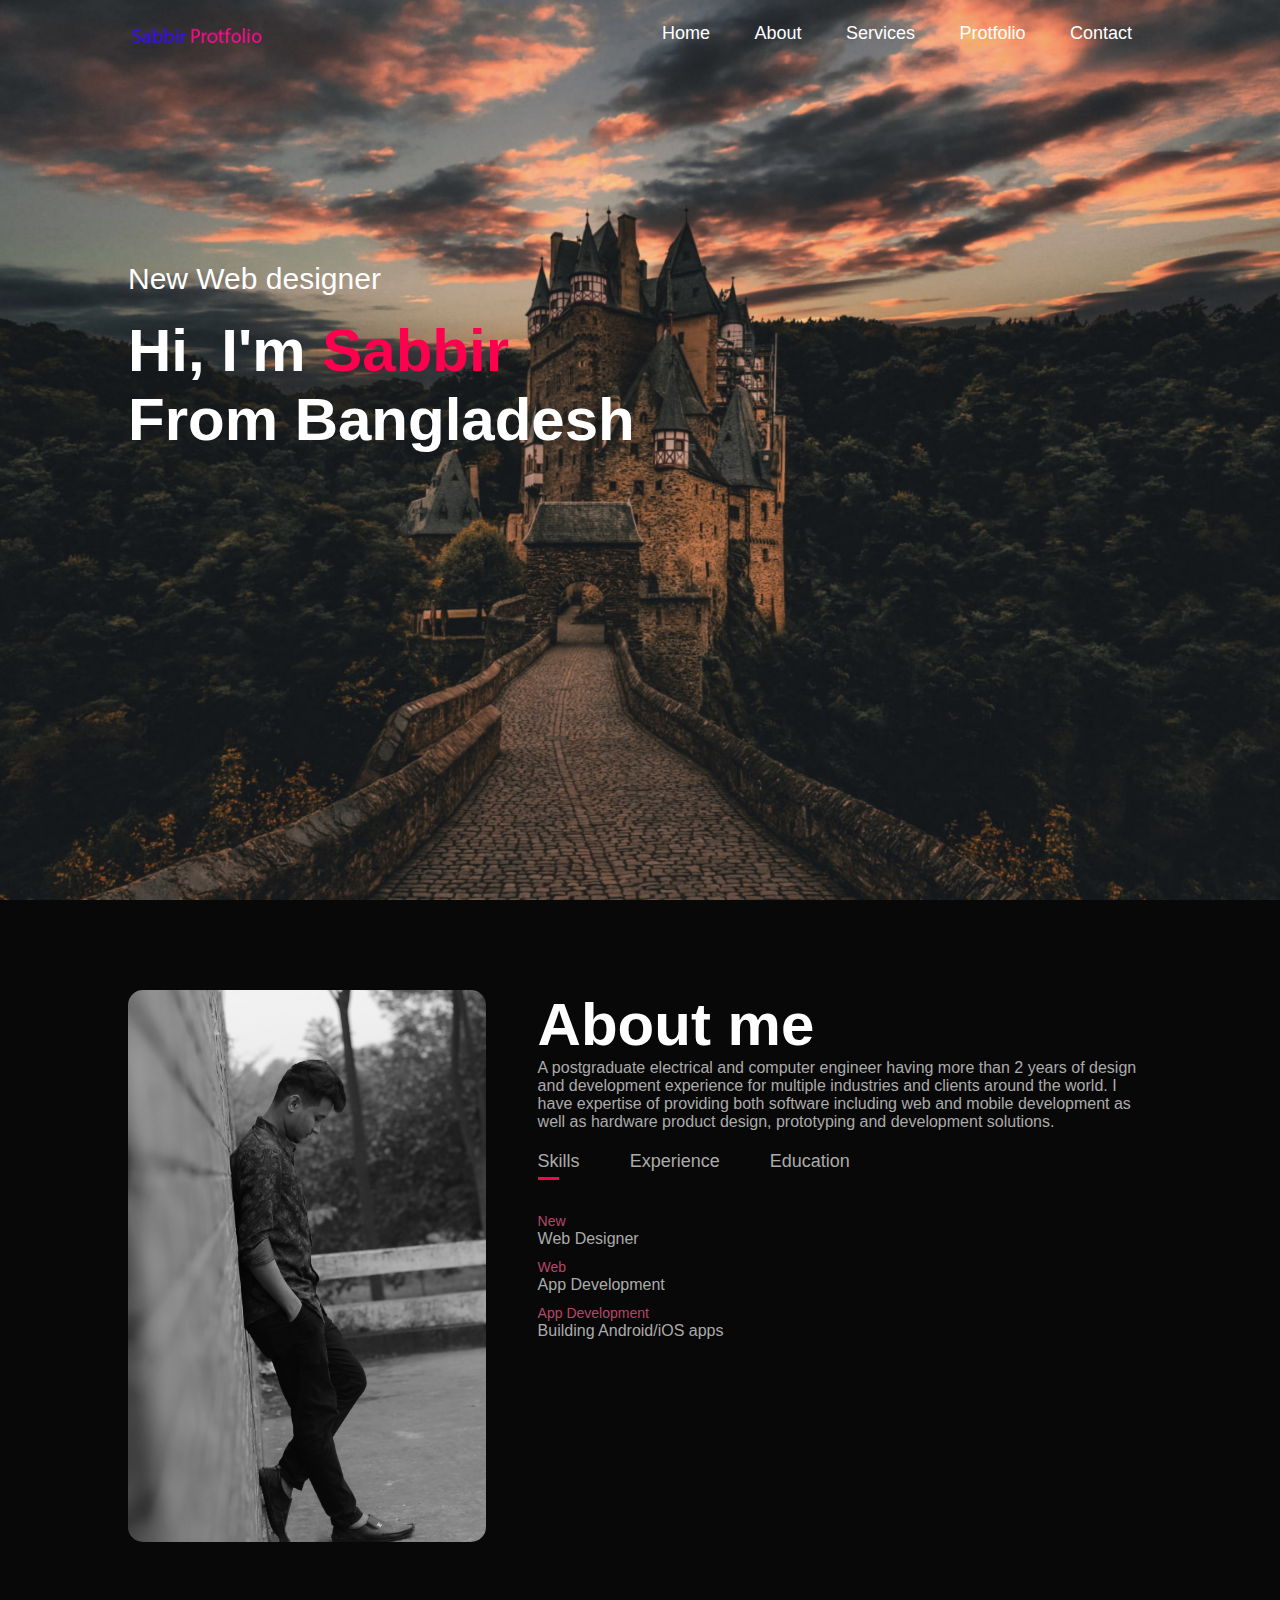
==== index.html @ b5ff6cdb "update" ====
<html lang="en">
<head>
    <meta charset="UTF-8">
    <meta http-equiv="X-UA-Compatible" content="IE=edge">
    <meta name="viewport" content="width=device-width, initial-scale=1.0">
    <link rel="stylesheet" href="style.css">
    <title>Personal Protfolio</title>
</head>

<body>
    
    <div id="header">
        <div class="container">
            <nav>
                <img src="image/logo1.png" class="logo">
                <ul>
                    <li><a href="">Home</a></li>
                    <li><a href="">About</a></li>
                    <li><a href="">Services</a></li>
                    <li><a href="">Protfolio</a></li>
                    <li><a href="">Contact</a></li>
                </ul>
            </nav>
            <div class="header-text">
                <p>New Web designer</p>
                <h1>Hi, I'm <span>Sabbir</span> <br> From Bangladesh</h1>
            </div>
        </div>
    </div>


    <!------------About------------>


    <div id="about">
        <div class="container">
            <div class="row">
                <div class="about-col-1">
                    <img src="image/my.jpg">
                </div>
                <div class="about-col-2">
                    <h1 class="sub-title">About me</h1>
                    <p>A postgraduate electrical and computer engineer having more than 2 years of design and development experience for multiple industries and clients around the world. I have expertise of providing both software including web and mobile development as well as hardware product design, prototyping and development solutions.</p>

                    <div class="tab-titles">
                        <p class="tab-links active-link" onclick="opentab('Skills')">Skills</p>
                        <p class="tab-links" onclick="opentab('experience')">Experience</p>
                        <p class="tab-links" onclick="opentab('education')">Education</p>
                    </div>
                    <div class="tab-contents active-tab" id="skills">
                        <ul>
                            <li><span>New</span><br>Web Designer</li>
                            <li><span>Web</span><br>App Development</li>
                            <li><span>App Development</span><br>Building Android/iOS apps</li>
                        </ul>
                    </div>
                    <div class="tab-contents" id="experience">
                        <ul>
                            <li><span>2023</span><br>Learning Web Design</li>
                            <li><span>2022</span><br>Shop Owner</li>
                            <li><span>2020</span><br>Nothing</li>
                        </ul>
                    </div>
                    <div class="tab-contents" id="education">
                        <ul>
                            <li><span>2023</span><br>Honours 3rd Year</li>
                            <li><span>2018</span><br>HSC- Adamjee Cantonment College</li>
                            <li><span>2016</span><br>SSC- Barmi Union High School</li>
                        </ul>
                    </div>
                </div>
            </div>
        </div>
    </div>

<script>
    var tablinks = document.getElementsByClassName("tab-links");
    var tabcontents = document.getElementsByClassName("tab-contents");

    function opentab(tabname){
        for(tablink of tablinks){
            tablink.classList.remove("active-link")
        }
        for(tabcontent of tabcontents){
            tabcontent.classList.remove("active-tab")
        }
        event.currentTarget.classList.add("active-link")
        document.getElementById(tabname).classList.add("active-tab");
    }

</script>
</body>

</html>
---- style.css ----
*{
    margin: 0;
    padding: 0;
    font-family: 'poppins', sans-serif;
    box-sizing: border-box;
}
 body{
    background: #080808;
    color: #fff;
 }
 #header{
    width: 100%;
    height: 100vh;
    background-image: url(image/bg.jpg);
    background-size: cover;
    background-position: center;
 }
.container{
    padding: 10px 10%;
}
nav{
    display: flex;
    align-items: center;
    justify-content: space-between;
    flex-wrap: wrap;
}
.logo{
    width: 140px;
}
nav ul li{
    display: inline-block;
    list-style: none;
    margin: 10px 20px;
}
nav ul li a{
    color: #fff;
    text-decoration: none;
    font-size: 18px;
    position: relative;
}
nav ul li a::after{
    content: '';
    width: 0;
    height: 3px;
    background: #f5003d;
    position: absolute;
    left: 0;
    bottom: -6px;
    transition: 0.5s;
}
nav ul li a:hover::after{
    width: 100%;
}
.header-text{
    margin-top: 20%;
    font-size: 30px;
}
.header-text h1{
    font-size: 60px;
    margin-top: 20px;
}
.header-text h1 span{
    color: #ff004f;
}

#about{
    padding: 80px 0;
    color: #ababab;
}
.row{
    display: flex;
    justify-content: space-between;
    flex-wrap: wrap;
}
.about-col-1{
    flex-basis: 35%;
}
.about-col-1 img{
    width: 100%;
    border-radius: 15px;
}
.about-col-2{
    flex-basis: 60%;
}
.sub-title{
    font-size: 60px;
    font-weight: 600;
    color: #fff;
}
.tab-titles{
    display: flex;
    margin: 20px 0 40px;
}
.tab-links{
    margin-right: 50px;
    font-size: 18px;
    font-weight: 500;
    cursor: pointer;
    position: relative;
}
.tab-links::after{
    content: '';
    width: 0;
    height: 3px;
    background: #ff004f;
    position: absolute;
    left: 0;
    bottom: -8px;
    transition: 0.5s;
}
.tab-links.active-link::after{
    width: 50%;
}
.tab-contents ul li{
    list-style: none;
    margin: 10px 0;
}
.tab-contents ul li span{
    color: #b54769;
    font-size: 14px;
}
.tab-contents{
    display: none;
}
.tab-contents.active-tab{
    display: block;
}
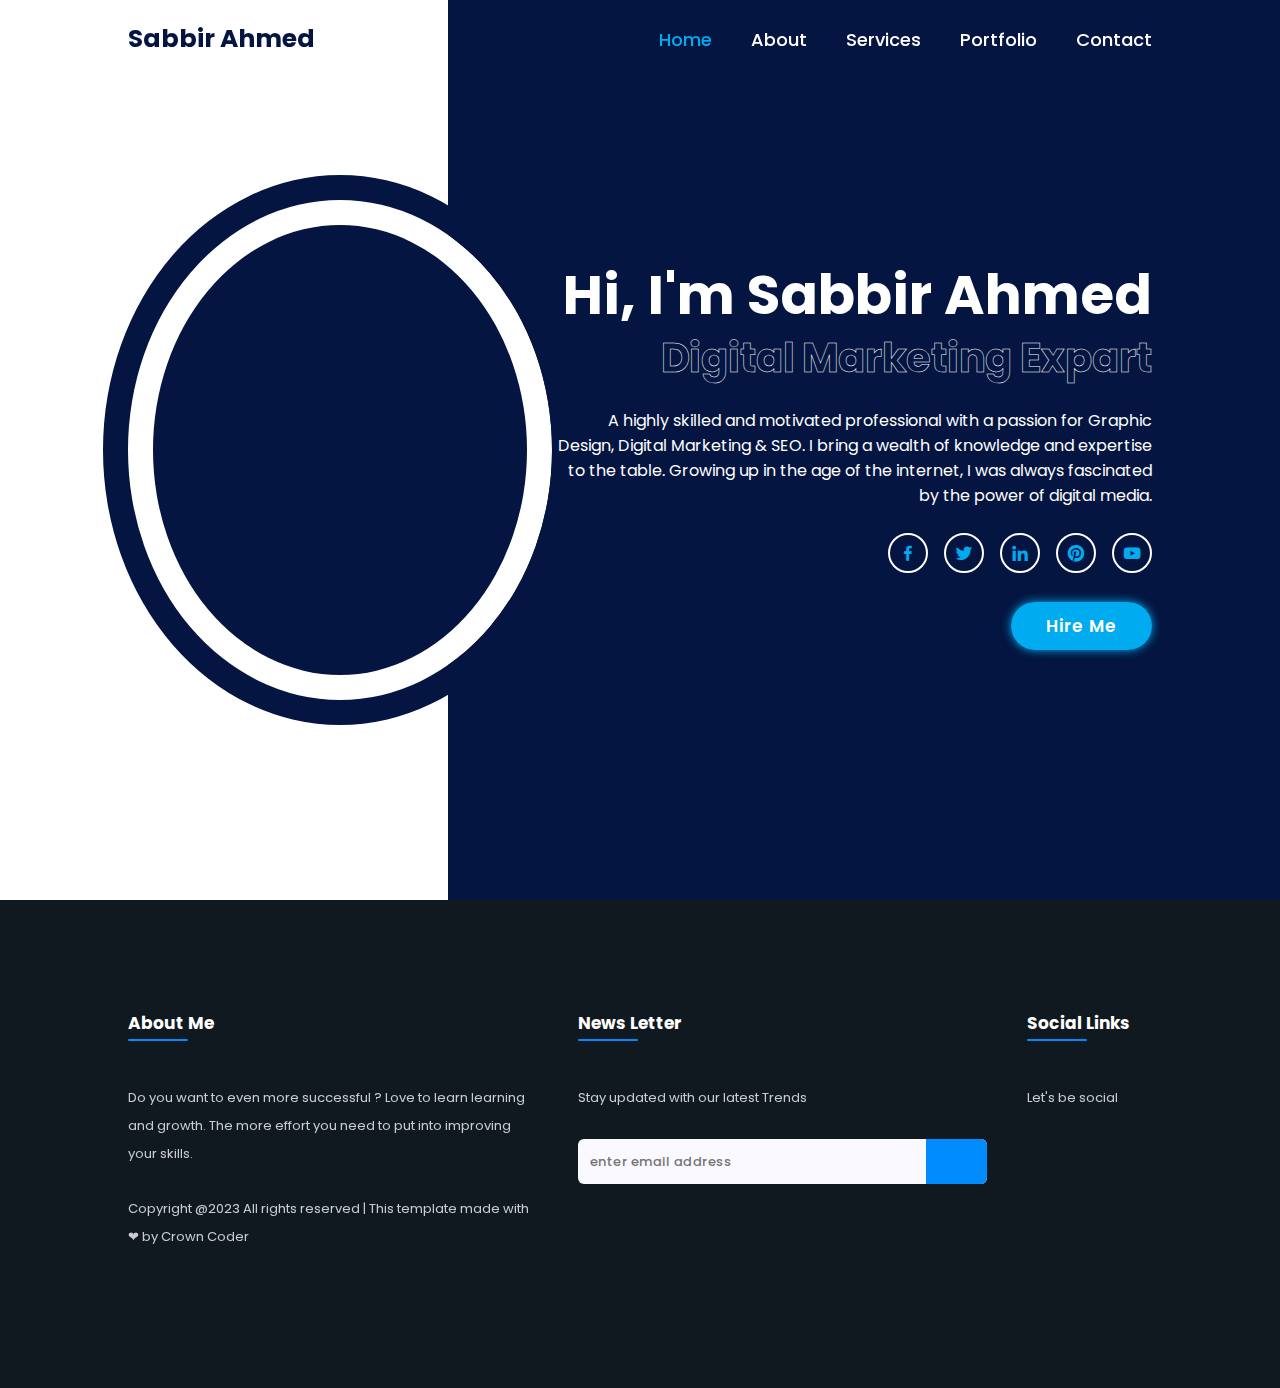
==== commit 3f1da500: "Add files via upload" ====
--- a/index.html
+++ b/index.html
@@ -1,94 +1,223 @@
-<html lang="en">
-<head>
-    <meta charset="UTF-8">
-    <meta http-equiv="X-UA-Compatible" content="IE=edge">
-    <meta name="viewport" content="width=device-width, initial-scale=1.0">
-    <link rel="stylesheet" href="style.css">
-    <title>Personal Protfolio</title>
-</head>
-
-<body>
-    
-    <div id="header">
-        <div class="container">
-            <nav>
-                <img src="image/logo1.png" class="logo">
-                <ul>
-                    <li><a href="">Home</a></li>
-                    <li><a href="">About</a></li>
-                    <li><a href="">Services</a></li>
-                    <li><a href="">Protfolio</a></li>
-                    <li><a href="">Contact</a></li>
-                </ul>
-            </nav>
-            <div class="header-text">
-                <p>New Web designer</p>
-                <h1>Hi, I'm <span>Sabbir</span> <br> From Bangladesh</h1>
-            </div>
-        </div>
-    </div>
-
-
-    <!------------About------------>
-
-
-    <div id="about">
-        <div class="container">
-            <div class="row">
-                <div class="about-col-1">
-                    <img src="image/my.jpg">
-                </div>
-                <div class="about-col-2">
-                    <h1 class="sub-title">About me</h1>
-                    <p>A postgraduate electrical and computer engineer having more than 2 years of design and development experience for multiple industries and clients around the world. I have expertise of providing both software including web and mobile development as well as hardware product design, prototyping and development solutions.</p>
-
-                    <div class="tab-titles">
-                        <p class="tab-links active-link" onclick="opentab('Skills')">Skills</p>
-                        <p class="tab-links" onclick="opentab('experience')">Experience</p>
-                        <p class="tab-links" onclick="opentab('education')">Education</p>
-                    </div>
-                    <div class="tab-contents active-tab" id="skills">
-                        <ul>
-                            <li><span>New</span><br>Web Designer</li>
-                            <li><span>Web</span><br>App Development</li>
-                            <li><span>App Development</span><br>Building Android/iOS apps</li>
-                        </ul>
-                    </div>
-                    <div class="tab-contents" id="experience">
-                        <ul>
-                            <li><span>2023</span><br>Learning Web Design</li>
-                            <li><span>2022</span><br>Shop Owner</li>
-                            <li><span>2020</span><br>Nothing</li>
-                        </ul>
-                    </div>
-                    <div class="tab-contents" id="education">
-                        <ul>
-                            <li><span>2023</span><br>Honours 3rd Year</li>
-                            <li><span>2018</span><br>HSC- Adamjee Cantonment College</li>
-                            <li><span>2016</span><br>SSC- Barmi Union High School</li>
-                        </ul>
-                    </div>
-                </div>
-            </div>
-        </div>
-    </div>
-
-<script>
-    var tablinks = document.getElementsByClassName("tab-links");
-    var tabcontents = document.getElementsByClassName("tab-contents");
-
-    function opentab(tabname){
-        for(tablink of tablinks){
-            tablink.classList.remove("active-link")
-        }
-        for(tabcontent of tabcontents){
-            tabcontent.classList.remove("active-tab")
-        }
-        event.currentTarget.classList.add("active-link")
-        document.getElementById(tabname).classList.add("active-tab");
-    }
-
-</script>
-</body>
-
+<!DOCTYPE html>
+<html lang="en">
+
+<head>
+    <meta charset="UTF-8">
+    <meta http-equiv="X-UA-Compatible" content="IE=edge">
+    <meta name="viewport" content="width=device-width,initial-scale=1.0">
+    <title>Digital marketing Expart | Sabbir Ahmed</title>
+    <link rel="stylesheet" href="style.css">
+    <link href='https://unpkg.com/boxicons@2.1.4/css/boxicons.min.css' rel='stylesheet'>
+
+    <style>
+        @import url('https://fonts.googleapis.com/css2?family=Anybody:wght@600&family=Poppins:wght@300;400;500;600&display=swap');
+        *{
+            padding: 0;
+            margin: 0;
+            box-sizing: border-box;
+            font-family: poppins;
+        }
+        ::-webkit-scrollbar{
+            display: none;
+        }
+        :root{
+            --para : #333333;
+            --all : #101820;
+            --btn : #008cff;
+            --bg : #faf9ff;
+        }
+        .footer_section {
+            width: 100%;
+            height: auto;
+            background-color: var(--all);
+            padding: 110px 10%;
+            color: #fff;
+            display: grid;
+            grid-template-columns: 40% 40% 20%;
+            grid-gap: 110px 40px;
+        }
+
+        .footer_section h4 {
+            font-size: 17px;
+            margin-bottom: 48px;
+            position: relative;
+        }
+
+        .footer_section h4::after {
+            content: "";
+            position: absolute;
+            width: 60px;
+            height: 2px;
+            background-color: var(--btn);
+            border-radius: 10px;
+            left: 0;
+            bottom: -5px;
+        }
+
+        .footer_section p {
+            font-size: 13px;
+            color: var(--bg);
+            opacity: .8;
+            line-height: 28px;
+        }
+
+        .footer_section p {
+            margin-bottom: 27px;
+        }
+
+        .footer_section .newsletter {
+            width: 100%;
+            height: 45px;
+            background-color: var(--bg);
+            border-radius: 6px;
+            overflow: hidden;
+            position: relative;
+        }
+
+        .footer_section .newsletter input {
+            position: absolute;
+            top: 0;
+            left: 0;
+            width: 85%;
+            height: 100%;
+            border: none;
+            outline: none;
+            padding-left: 12px;
+            font-size: 13px;
+            color: var(--para);
+            letter-spacing: .5px;
+            font-weight: 500;
+            background: none;
+        }
+
+        .footer_section .newsletter .submit {
+            position: absolute;
+            width: 15%;
+            height: 100%;
+            background-color: var(--btn);
+            right: 0;
+            top: 0;
+            display: grid;
+            place-items: center;
+            cursor: pointer;
+        }
+
+        .footer_section .newsletter .submit i {
+            font-size: 26px;
+            transition: all 1s ease;
+        }
+
+        .footer_section .newsletter .submit:hover i {
+            transform: translateX(5px);
+        }
+
+        .footer_social_links .social_links i {
+            font-size: 18px;
+            margin-right: 8px;
+            cursor: pointer;
+        }
+
+        @media only screen and (min-width:860px) and (max-width:1060px) {
+            .footer_section {
+                padding: 110px 5%;
+                grid-template-columns: 30% 40% 30%;
+            }
+        }
+
+        @media only screen and (max-width:860px) {
+            .footer_section {
+                grid-template-columns: repeat(2, 1fr);
+            }
+        }
+
+        @media only screen and (max-width:620px) {
+            .footer_section {
+                grid-template-columns: repeat(1, 1fr);
+            }
+        }
+    </style>
+    <!-- Uni Icons CDN Link  -->
+    <link rel="stylesheet" href="https://unicons.iconscout.com/release/v4.0.0/css/line.css">
+
+
+</head>
+
+<body>
+    <header class="header">
+        <a href="#" class="logo">Sabbir Ahmed</a>
+
+        <nav class="navbar">
+            <a href="index.html" class="active">Home</a>
+            <a href="about.html">About</a>
+            <a href="services.html">Services</a>
+            <a href="portfolio.html">Portfolio</a>
+            <a href="contact.html">Contact</a>
+        </nav>
+    </header>
+
+    <section class="home">
+
+        <div class="home-image">
+            <img src="./Image/img.png" alt="">
+        </div>
+
+        <div class="home-content">
+            <h1>Hi, I'm Sabbir Ahmed</h1>
+            <h3>Digital Marketing Expart</h3>
+            <p>A highly skilled and motivated professional 
+                with a passion for Graphic Design,
+                Digital Marketing & SEO. I bring a wealth 
+                of knowledge and expertise to the table.
+                Growing up in the age of the internet, 
+                I was always fascinated by the power of digital media.
+                </p>
+
+                <div class="home-sci">
+                    <a href="https://www.facebook.com/sabbirahmedrijvii">
+                        <i class='bx bxl-facebook'></i></a>
+                    <a href="https://twitter.com/sabbirrahmed"><i class='bx bxl-twitter'></i></a>
+                    <a href="https://www.linkedin.com/in/sabbirahmedrijvi/"><i class='bx bxl-linkedin'></i></a>
+                    <a href="https://www.pinterest.com/sabbirahmedrijvii/"><i class='bx bxl-pinterest'></i></a>
+                    <a href="https://www.youtube.com/@sabbirahmedrizbi"><i class='bx bxl-youtube'></i></a>
+                </div>
+
+                <a href="contact.html" class="btn">Hire Me</a>
+ 
+        </div>
+    </section>
+
+    <!-- --- Footer Section --- -->
+    <div class="footer_section">
+        <div class="footer_about">
+            <h4>About Me</h4>
+            <p class="para1">Do you want to even more successful ? Love to learn learning and growth. The more
+                effort you need to put into improving your skills.</p>
+            <p class="para2">Copyright @2023 All rights reserved | This template made with &#10084 by Crown Coder
+            </p>
+        </div>
+        <div class="footer_newsletter">
+            <h4>News Letter</h4>
+            <p>Stay updated with our latest Trends</p>
+            <div class="newsletter">
+                <input type="email" placeholder="enter email address">
+                <div class="submit">
+                    <i class="uil uil-arrow-right"></i>
+                </div>
+            </div>
+        </div>
+        <div class="footer_social_links">
+            <h4>Social Links</h4>
+            <p>Let's be social</p>
+            <div class="social_links">
+                <i class="uil uil-instagram"></i>
+                <i class="uil uil-twitter-alt"></i>
+                <i class="uil uil-github-alt"></i>
+                <i class="uil uil-skype-alt"></i>
+            </div>
+        </div>
+    </div>
+
+
+</body>
+
 </html>--- a/style.css
+++ b/style.css
@@ -1,127 +1,154 @@
-*{
-    margin: 0;
-    padding: 0;
-    font-family: 'poppins', sans-serif;
-    box-sizing: border-box;
-}
- body{
-    background: #080808;
-    color: #fff;
- }
- #header{
-    width: 100%;
-    height: 100vh;
-    background-image: url(image/bg.jpg);
-    background-size: cover;
-    background-position: center;
- }
-.container{
-    padding: 10px 10%;
-}
-nav{
-    display: flex;
-    align-items: center;
-    justify-content: space-between;
-    flex-wrap: wrap;
-}
-.logo{
-    width: 140px;
-}
-nav ul li{
-    display: inline-block;
-    list-style: none;
-    margin: 10px 20px;
-}
-nav ul li a{
-    color: #fff;
-    text-decoration: none;
-    font-size: 18px;
-    position: relative;
-}
-nav ul li a::after{
-    content: '';
-    width: 0;
-    height: 3px;
-    background: #f5003d;
-    position: absolute;
-    left: 0;
-    bottom: -6px;
-    transition: 0.5s;
-}
-nav ul li a:hover::after{
-    width: 100%;
-}
-.header-text{
-    margin-top: 20%;
-    font-size: 30px;
-}
-.header-text h1{
-    font-size: 60px;
-    margin-top: 20px;
-}
-.header-text h1 span{
-    color: #ff004f;
-}
-
-#about{
-    padding: 80px 0;
-    color: #ababab;
-}
-.row{
-    display: flex;
-    justify-content: space-between;
-    flex-wrap: wrap;
-}
-.about-col-1{
-    flex-basis: 35%;
-}
-.about-col-1 img{
-    width: 100%;
-    border-radius: 15px;
-}
-.about-col-2{
-    flex-basis: 60%;
-}
-.sub-title{
-    font-size: 60px;
-    font-weight: 600;
-    color: #fff;
-}
-.tab-titles{
-    display: flex;
-    margin: 20px 0 40px;
-}
-.tab-links{
-    margin-right: 50px;
-    font-size: 18px;
-    font-weight: 500;
-    cursor: pointer;
-    position: relative;
-}
-.tab-links::after{
-    content: '';
-    width: 0;
-    height: 3px;
-    background: #ff004f;
-    position: absolute;
-    left: 0;
-    bottom: -8px;
-    transition: 0.5s;
-}
-.tab-links.active-link::after{
-    width: 50%;
-}
-.tab-contents ul li{
-    list-style: none;
-    margin: 10px 0;
-}
-.tab-contents ul li span{
-    color: #b54769;
-    font-size: 14px;
-}
-.tab-contents{
-    display: none;
-}
-.tab-contents.active-tab{
-    display: block;
-}+@import url('https://fonts.googleapis.com/css2?family=Poppins:wght@300;400;500;600;700;800;900&display=swap');
+
+* {
+    margin: 0;
+    padding: 0;
+    box-sizing: border-box;
+    font-family: 'Poppins', sans-serif;
+}
+
+.header {
+    position: fixed;
+    top: 0;
+    left: 0;
+    width: 100%;
+    padding: 20px 10%;
+    background: transparent;
+    display: flex;
+    justify-content: space-between;
+    align-items: center;
+    z-index: 100;
+}
+
+.logo {
+    font-size: 25px;
+    color: #031540;
+    text-decoration: none;
+    font-weight: 700;
+}
+
+.navbar a {
+    font-size: 18px;
+    color: #fff;
+    text-decoration: none;
+    font-weight: 500;
+    margin-left: 35px;
+    transition: .3s;
+}
+
+.navbar a:hover,
+.navbar a.active {
+    color: #00abf0;
+}
+
+.home {
+    height: 100vh;
+    background: linear-gradient(-90deg, #031540 65%, #fff 35%);
+    display: flex;
+    justify-content: space-between;
+    align-items: center;
+    padding: 0 10%;
+}
+
+.home-image {
+    display: flex;
+    justify-content: center;
+    align-items: center;
+    width: 500px;
+    height: 500px;
+    background: #031540;
+    border-radius: 50%;
+    border: 25px solid #fff;
+    outline: 25px solid #031540;
+} 
+
+.home-image img {
+    position: relative;
+    bottom: 22px;
+    max-width: 380px;
+}
+
+.home-content {
+    max-width: 600px;
+    color: #fff;
+    text-align: right;
+}
+
+.home-content h1 {
+    font-size: 55px;
+    line-height: 1.2;
+}
+
+.home-content h3 {
+    font-size: 40px;
+    color: transparent;
+    -webkit-text-stroke: .5px #fff;
+    background-image: linear-gradient(blue, red);
+    background-repeat: no-repeat;
+    -webkit-background-clip: text;
+    background-position: -500px 0;
+    animation: animateText 6s linear infinite;
+}
+
+@keyframes animateText {
+    0%,95%,100% {
+        background-position: -500px 0;
+    }
+    65%,85% {
+        background-position: 0 0;
+    }
+}
+
+.home-content p {
+    font-size: 16px;
+    margin-top: 20px;
+}
+
+.home-sci {
+    margin: 25px 0 40px;
+}
+
+.home-sci a {
+    display: inline-flex;
+    justify-content: center;
+    align-items: center;
+    width: 40px;
+    height: 40px;
+    background: transparent;
+    border: 2px solid #fff;
+    border-radius: 50%;
+    font-size: 20px;
+    color: #00abf0;
+    text-decoration: none;
+    margin-left: 12px;
+    transition: .5s;
+}
+
+.home-sci a:hover {
+    background: #00abf0;
+    color: #fff;
+    border-color: #00abf0;
+    box-shadow: 0 0 10px #00abf0;
+}
+
+.btn {
+    padding: 12px 35px;
+    background: #00abf0;
+    border-radius: 40px;
+    font-size: 17px;
+    color: #fff;
+    text-decoration: none;
+    font-weight: 600;
+    letter-spacing: 1px;
+    box-shadow: 0 0 10px #00abf0;
+    transition: .5s;
+}
+
+.btn:hover {
+    box-shadow: none;
+}
+
+
+
+
+
